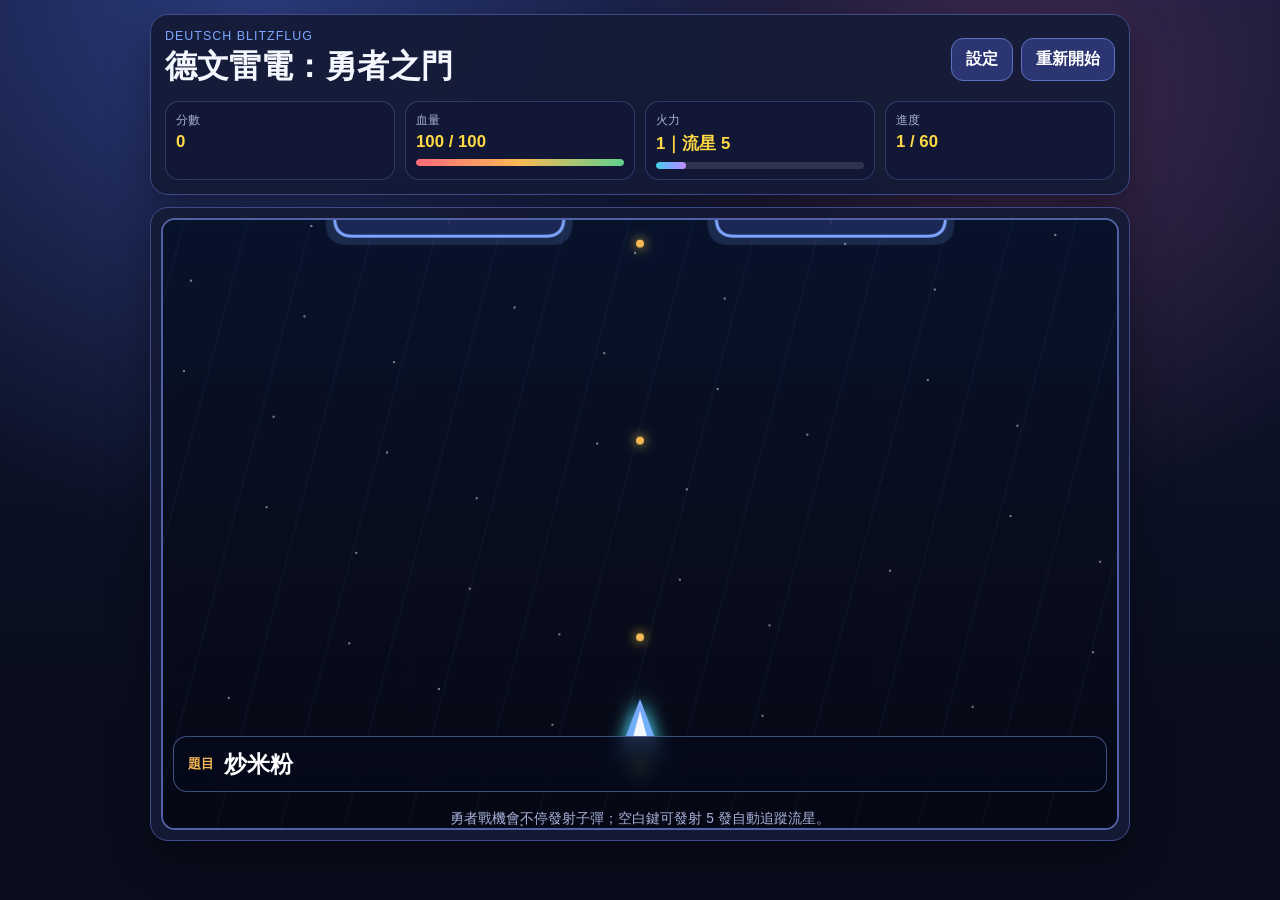
==== index.html @ c754f4b4 "Add files via upload" ====
<!doctype html>
<html lang="zh-Hant">
  <head>
    <meta charset="UTF-8" />
    <meta name="viewport" content="width=device-width, initial-scale=1.0, maximum-scale=1.0, user-scalable=no" />
    <title>德文雷電：勇者之門</title>
    <link rel="stylesheet" href="./styles.css" />
  </head>
  <body>
    <main class="game-shell">
      <header class="hud-panel">
        <div class="title-row">
          <div>
            <p class="eyebrow">Deutsch Blitzflug</p>
            <h1>德文雷電：勇者之門</h1>
          </div>
          <div class="actions">
            <a class="btn-link" href="./settings.html">設定</a>
            <button id="restartBtn" type="button">重新開始</button>
          </div>
        </div>

        <div class="stats-grid" aria-label="遊戲狀態">
          <div class="stat-card">
            <span>分數</span>
            <b id="scoreText">0</b>
          </div>
          <div class="stat-card">
            <span>血量</span>
            <b id="hpText">100 / 100</b>
            <div class="meter"><i id="hpMeter"></i></div>
          </div>
          <div class="stat-card">
            <span>火力</span>
            <b id="powerText">1</b>
            <div class="meter power"><i id="powerMeter"></i></div>
          </div>
          <div class="stat-card">
            <span>進度</span>
            <b id="progressText">0 / 0</b>
          </div>
        </div>
      </header>

      <section class="stage-card">
        <canvas id="gameCanvas" width="900" height="620" aria-label="德文雷電遊戲畫面"></canvas>
        <div class="question-strip">
          <span>題目</span>
          <strong id="questionText">載入題庫中...</strong>
        </div>
        <p id="messageText" class="message-text">用方向鍵或 WASD 移動；空白鍵可發射追蹤流星，結束後可重新開始。</p>
      </section>

      <nav class="mobile-pad" aria-label="手機控制">
        <button id="leftBtn" type="button">左移</button>
        <button id="rightBtn" type="button">右移</button>
      </nav>
    </main>

    <script src="./data/words-data.js"></script>
    <script src="./game.js"></script>
  </body>
</html>
---- styles.css ----
:root {
  --bg: #090d1c;
  --panel: #141b36;
  --panel-2: #1c2650;
  --line: #3f4b89;
  --line-bright: #7ea6ff;
  --text: #f5f7ff;
  --muted: #a7b0d8;
  --ok: #5fd18d;
  --warn: #f7b955;
  --danger: #ff6b7a;
  --gold: #ffda44;
}

* {
  box-sizing: border-box;
  -webkit-tap-highlight-color: transparent;
}

html,
body {
  min-height: 100%;
  margin: 0;
  overscroll-behavior: none;
}

body {
  font-family:
    "Noto Sans TC",
    -apple-system,
    BlinkMacSystemFont,
    "Segoe UI",
    sans-serif;
  color: var(--text);
  background:
    radial-gradient(circle at 20% 0%, rgba(74, 103, 210, 0.45), transparent 34rem),
    radial-gradient(circle at 80% 12%, rgba(255, 121, 198, 0.2), transparent 26rem),
    linear-gradient(180deg, #111735 0%, var(--bg) 80%);
}

button,
.btn-link {
  border: 1px solid #5e70bf;
  border-radius: 12px;
  background: #2a3572;
  color: #fff;
  cursor: pointer;
  font: inherit;
  font-weight: 700;
  text-decoration: none;
  touch-action: manipulation;
  user-select: none;
}

button {
  padding: 10px 14px;
}

.btn-link {
  display: inline-flex;
  align-items: center;
  justify-content: center;
  padding: 10px 14px;
}

button:hover,
.btn-link:hover {
  border-color: var(--line-bright);
  box-shadow: 0 0 12px rgba(126, 166, 255, 0.35);
}

.game-shell,
.settings-page {
  width: min(96vw, 980px);
  margin: 14px auto;
  padding-bottom: 22px;
}

.hud-panel,
.stage-card,
.settings-card {
  border: 1px solid var(--line);
  border-radius: 18px;
  background: rgba(20, 27, 54, 0.92);
  box-shadow: 0 18px 42px rgba(0, 0, 0, 0.34);
}

.hud-panel {
  padding: 14px;
  margin-bottom: 12px;
}

.title-row {
  display: flex;
  align-items: center;
  justify-content: space-between;
  gap: 12px;
  margin-bottom: 12px;
}

.eyebrow {
  margin: 0 0 2px;
  color: var(--line-bright);
  font-size: 0.78rem;
  letter-spacing: 0.08em;
  text-transform: uppercase;
}

h1 {
  margin: 0;
  font-size: clamp(1.28rem, 4vw, 2rem);
}

.actions {
  display: flex;
  flex-wrap: wrap;
  justify-content: flex-end;
  gap: 8px;
}

.stats-grid {
  display: grid;
  grid-template-columns: repeat(4, 1fr);
  gap: 10px;
}

.stat-card {
  min-width: 0;
  padding: 10px;
  border: 1px solid rgba(126, 166, 255, 0.24);
  border-radius: 14px;
  background: #111735;
}

.stat-card span {
  display: block;
  color: var(--muted);
  font-size: 0.78rem;
}

.stat-card b {
  display: block;
  margin-top: 3px;
  color: var(--gold);
  font-size: 1.05rem;
}

.meter {
  height: 7px;
  margin-top: 7px;
  overflow: hidden;
  border-radius: 999px;
  background: rgba(255, 255, 255, 0.12);
}

.meter i {
  display: block;
  width: 100%;
  height: 100%;
  border-radius: inherit;
  background: linear-gradient(90deg, #ff6b7a, #f7b955, #5fd18d);
}

.meter.power i {
  background: linear-gradient(90deg, #45d0e6, #7ea6ff, #c58bff);
}

.stage-card {
  position: relative;
  overflow: hidden;
  padding: 10px;
}

#gameCanvas {
  display: block;
  width: 100%;
  height: min(68vh, 640px);
  min-height: 460px;
  border: 2px solid #5261a6;
  border-radius: 14px;
  background: #050814;
  touch-action: none;
  user-select: none;
}

.question-strip {
  position: absolute;
  right: 22px;
  bottom: 48px;
  left: 22px;
  display: grid;
  grid-template-columns: auto 1fr;
  gap: 10px;
  align-items: center;
  padding: 12px 14px;
  border: 1px solid rgba(126, 166, 255, 0.45);
  border-radius: 14px;
  background: rgba(6, 10, 28, 0.82);
  backdrop-filter: blur(8px);
}

.question-strip span {
  color: var(--warn);
  font-size: 0.82rem;
  font-weight: 800;
}

.question-strip strong {
  min-width: 0;
  color: #fff;
  font-size: clamp(1rem, 3vw, 1.45rem);
  line-height: 1.3;
}

.message-text {
  position: absolute;
  right: 24px;
  bottom: 12px;
  left: 24px;
  margin: 0;
  color: var(--muted);
  font-size: 0.86rem;
  text-align: center;
}

.message-text.ok {
  color: var(--ok);
}

.message-text.bad {
  color: var(--danger);
}

.mobile-pad {
  display: none;
  grid-template-columns: 1fr 1fr;
  gap: 10px;
  margin-top: 10px;
}

.mobile-pad button {
  min-height: 54px;
  font-size: 1.1rem;
}

.settings-card {
  padding: 16px;
}

.settings-lead {
  margin: 8px 0 14px;
  color: var(--muted);
  line-height: 1.6;
}

.setting-section {
  margin: 14px 0;
  padding: 14px;
  border: 1px solid rgba(126, 166, 255, 0.28);
  border-radius: 14px;
  background: #111735;
}

.setting-section h2 {
  margin: 0 0 10px;
  font-size: 1rem;
}

.option-grid {
  display: grid;
  grid-template-columns: repeat(auto-fit, minmax(180px, 1fr));
  gap: 10px;
}

.check-card,
.field {
  display: grid;
  gap: 7px;
  padding: 11px;
  border: 1px solid rgba(126, 166, 255, 0.22);
  border-radius: 12px;
  background: rgba(26, 31, 61, 0.82);
  color: #dbe2ff;
}

.check-card {
  grid-template-columns: auto 1fr;
  align-items: center;
}

.check-card input {
  width: 20px;
  height: 20px;
  accent-color: #7ea6ff;
}

.check-card small,
.field small {
  display: block;
  color: var(--muted);
  font-size: 0.78rem;
}

.field input,
.field select,
.field textarea {
  width: 100%;
  border: 1px solid #5261a6;
  border-radius: 10px;
  background: #090d1c;
  color: #fff;
  font: inherit;
  padding: 10px;
}

.field textarea {
  min-height: 130px;
  resize: vertical;
  line-height: 1.5;
}

.settings-actions {
  display: flex;
  flex-wrap: wrap;
  gap: 8px;
  margin-top: 14px;
}

.danger {
  border-color: #b65a76;
  background: #7a2d46;
}

.status-note {
  min-height: 1.3em;
  margin: 12px 0 0;
  color: var(--warn);
}

.status-note.ok {
  color: var(--ok);
}

@media (max-width: 720px) {
  .game-shell,
  .settings-page {
    width: min(98vw, 980px);
    margin-top: 8px;
  }

  .title-row {
    align-items: flex-start;
    flex-direction: column;
  }

  .actions {
    justify-content: flex-start;
  }

  .stats-grid {
    grid-template-columns: repeat(2, 1fr);
  }

  #gameCanvas {
    height: 62vh;
    min-height: 430px;
  }

  .question-strip {
    bottom: 54px;
    grid-template-columns: 1fr;
    gap: 4px;
  }

  .mobile-pad {
    display: grid;
  }
}
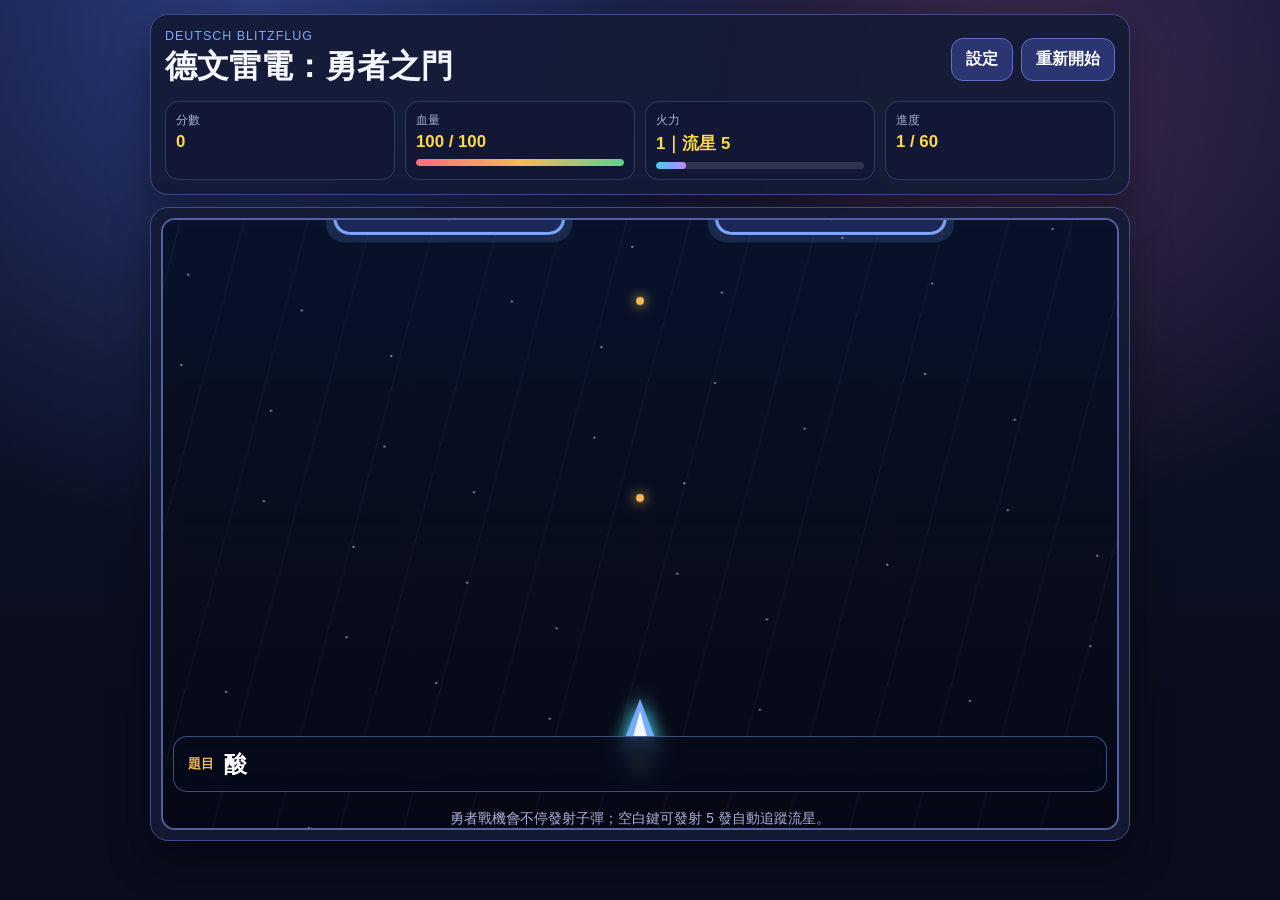
==== commit d872255d: "Add files via upload" ====
--- a/index.html
+++ b/index.html
@@ -2,7 +2,7 @@
 <html lang="zh-Hant">
   <head>
     <meta charset="UTF-8" />
-    <meta name="viewport" content="width=device-width, initial-scale=1.0, maximum-scale=1.0, user-scalable=no" />
+    <meta name="viewport" content="width=device-width, initial-scale=1.0, maximum-scale=1.0, user-scalable=no, viewport-fit=cover" />
     <title>德文雷電：勇者之門</title>
     <link rel="stylesheet" href="./styles.css" />
   </head>
--- a/styles.css
+++ b/styles.css
@@ -74,6 +74,8 @@
   width: min(96vw, 980px);
   margin: 14px auto;
   padding-bottom: 22px;
+  padding-left: env(safe-area-inset-left, 0);
+  padding-right: env(safe-area-inset-right, 0);
 }
 
 .hud-panel,
@@ -376,3 +378,111 @@
     display: grid;
   }
 }
+
+/* iPhone／窄螢幕：縮小標題與 HUD，留更多空間給遊戲 */
+@media (max-width: 480px) {
+  .game-shell {
+    margin-top: 4px;
+    padding-bottom: calc(16px + env(safe-area-inset-bottom, 0));
+  }
+
+  .hud-panel {
+    padding: 8px 10px;
+    margin-bottom: 8px;
+    border-radius: 14px;
+  }
+
+  .title-row {
+    margin-bottom: 8px;
+    gap: 8px;
+  }
+
+  .eyebrow {
+    font-size: 0.62rem;
+    letter-spacing: 0.06em;
+  }
+
+  h1 {
+    font-size: 1.05rem;
+    line-height: 1.25;
+  }
+
+  .actions .btn-link,
+  .actions button {
+    padding: 6px 10px;
+    font-size: 0.78rem;
+    border-radius: 10px;
+  }
+
+  .stats-grid {
+    gap: 6px;
+  }
+
+  .stat-card {
+    padding: 6px 8px;
+    border-radius: 10px;
+  }
+
+  .stat-card span {
+    font-size: 0.62rem;
+  }
+
+  .stat-card b {
+    margin-top: 2px;
+    font-size: 0.8rem;
+    line-height: 1.2;
+  }
+
+  .meter {
+    height: 4px;
+    margin-top: 4px;
+  }
+
+  .stage-card {
+    padding: 6px;
+    border-radius: 14px;
+  }
+
+  #gameCanvas {
+    height: min(58vh, 520px);
+    min-height: 360px;
+    border-radius: 12px;
+    border-width: 1px;
+  }
+
+  .question-strip {
+    right: 10px;
+    bottom: 46px;
+    left: 10px;
+    padding: 8px 10px;
+    border-radius: 10px;
+  }
+
+  .question-strip span {
+    font-size: 0.68rem;
+  }
+
+  .question-strip strong {
+    font-size: 0.88rem;
+    line-height: 1.35;
+  }
+
+  .message-text {
+    right: 10px;
+    bottom: 8px;
+    left: 10px;
+    font-size: 0.68rem;
+    line-height: 1.35;
+  }
+
+  .mobile-pad {
+    gap: 8px;
+    margin-top: 8px;
+    padding-bottom: env(safe-area-inset-bottom, 0);
+  }
+
+  .mobile-pad button {
+    min-height: 48px;
+    font-size: 0.95rem;
+  }
+}
